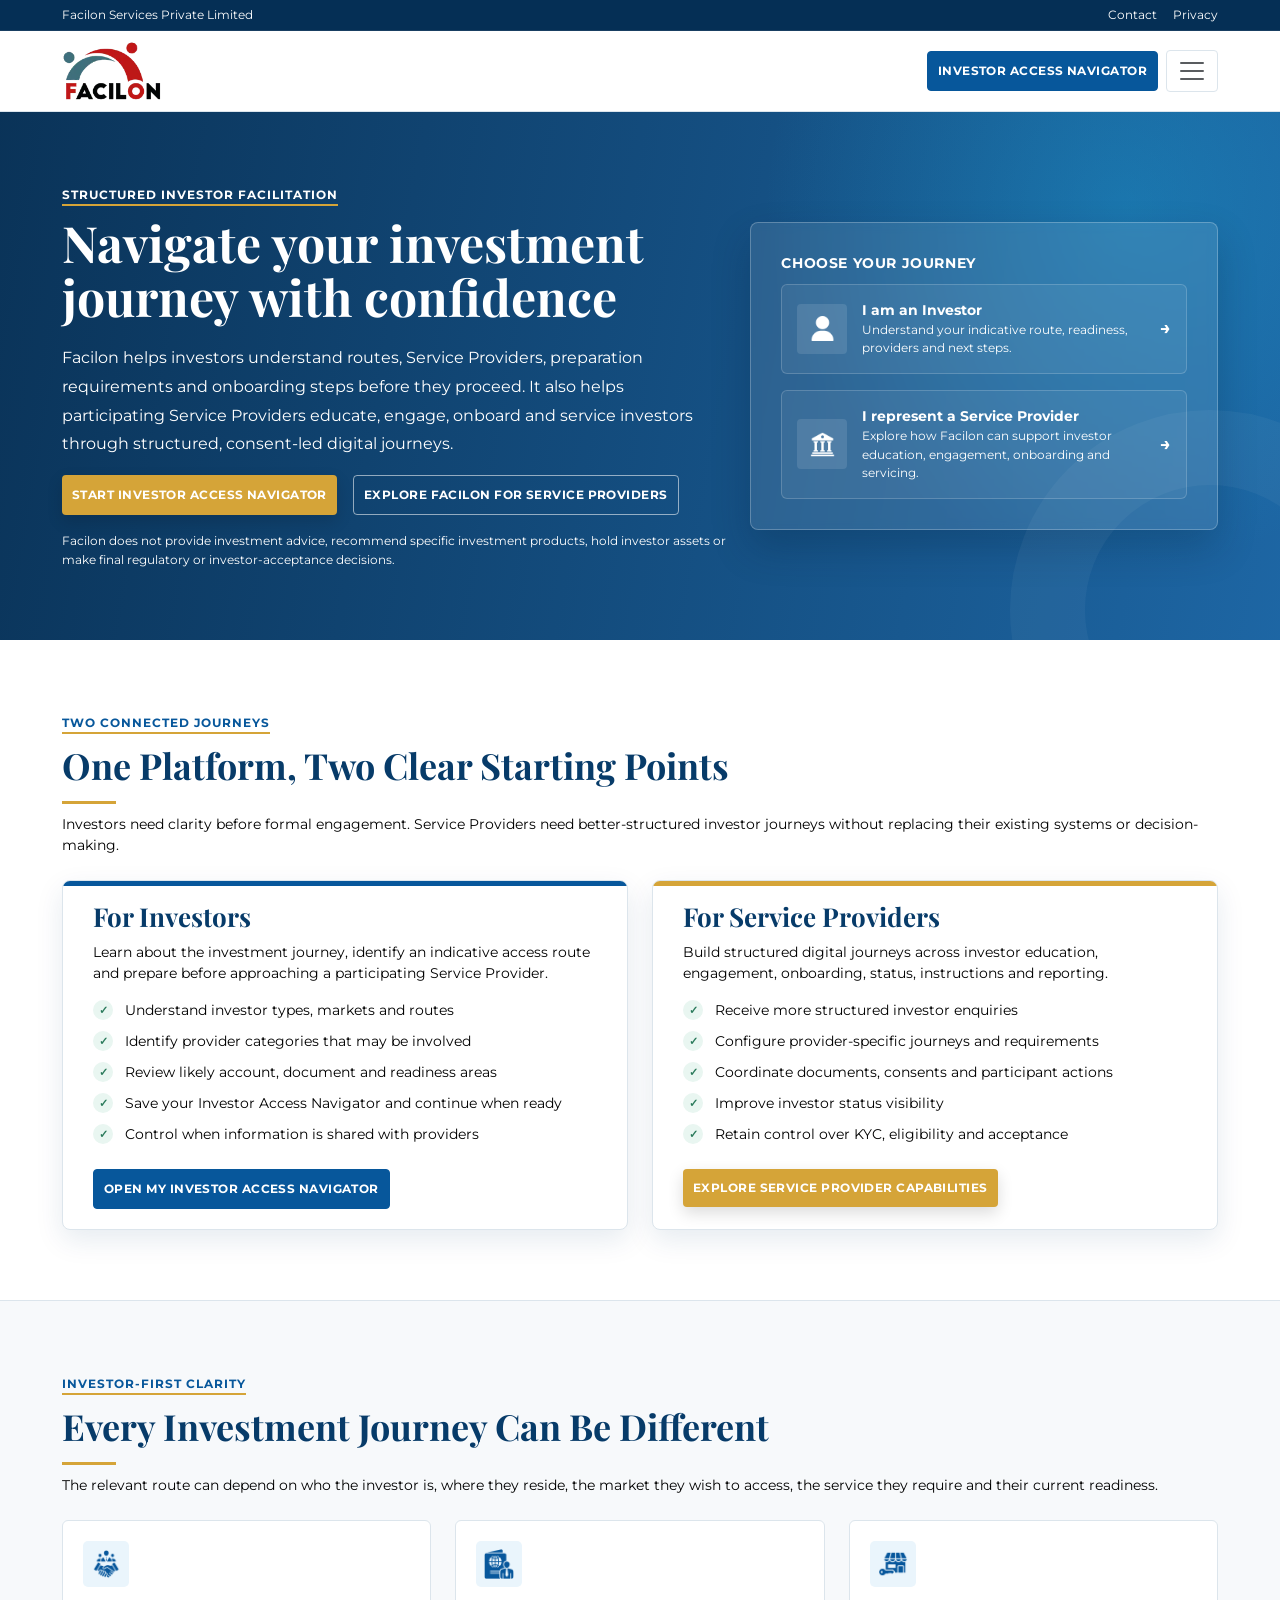
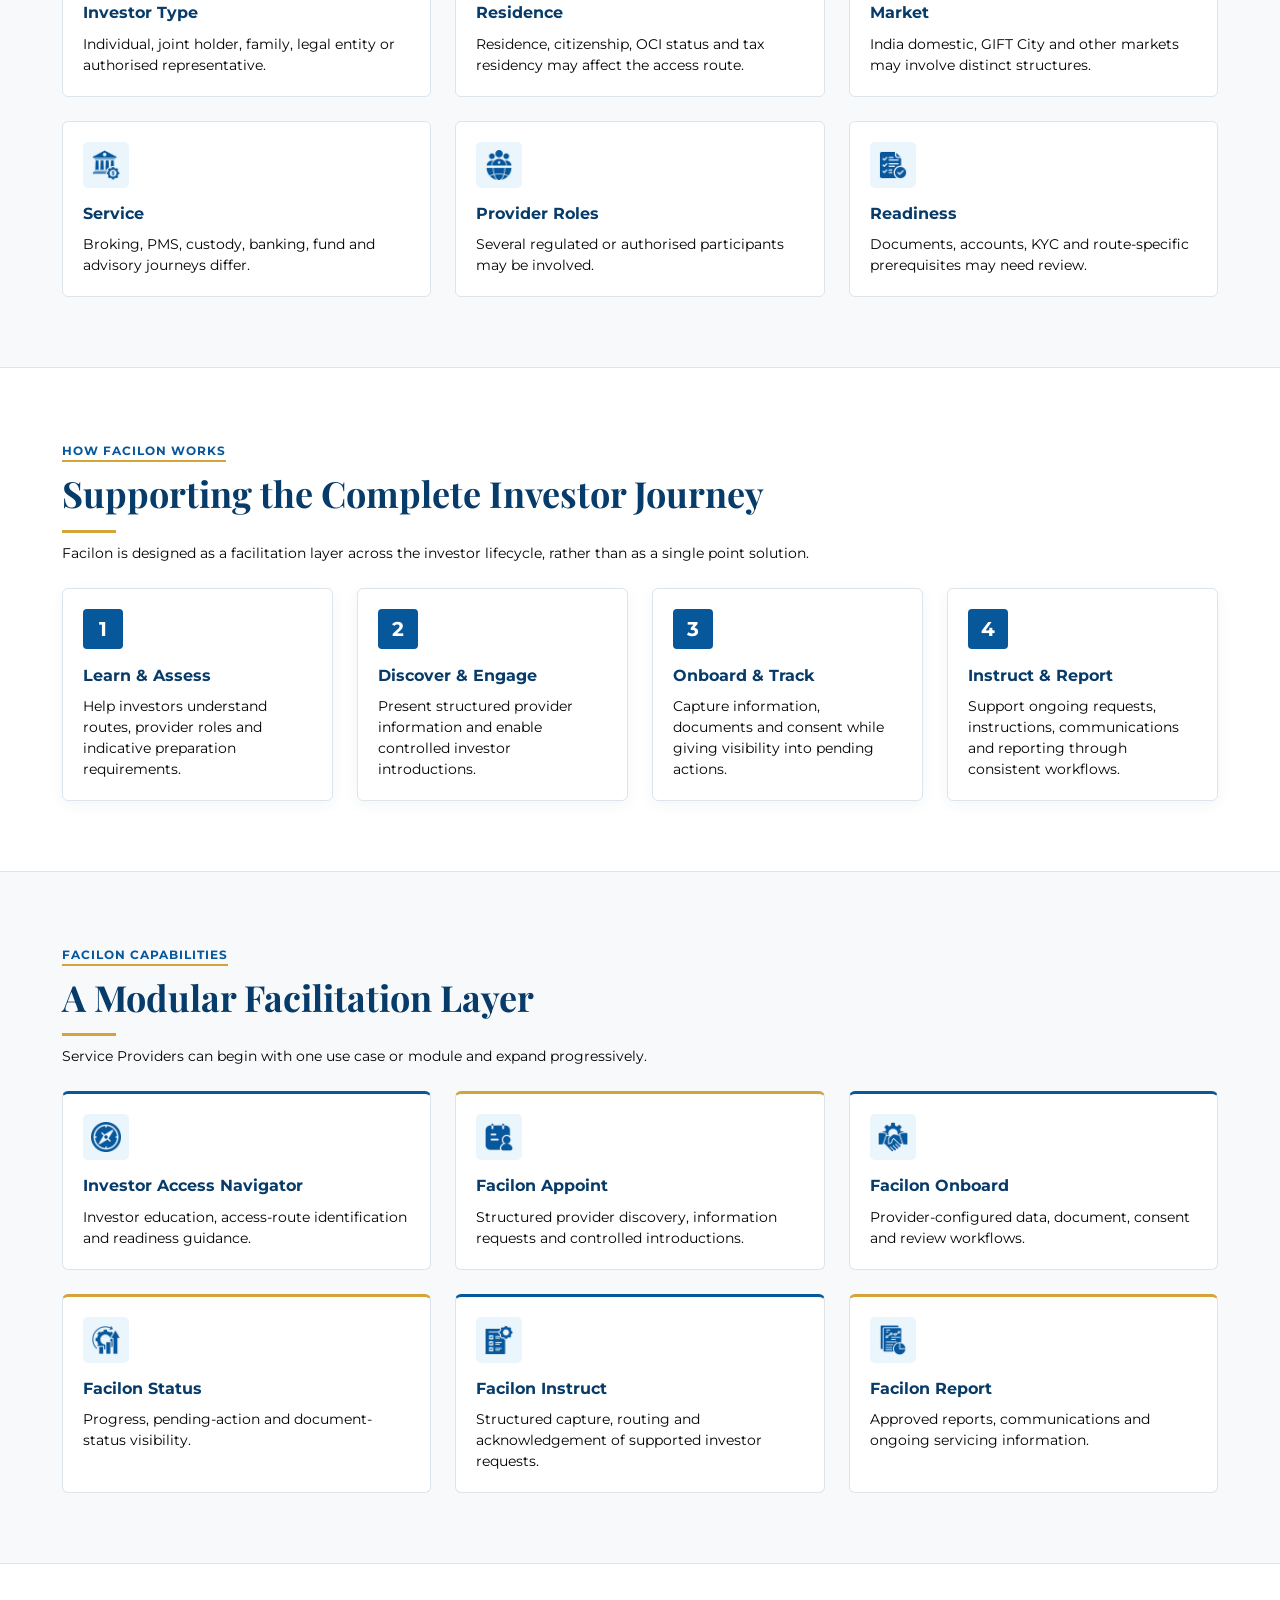
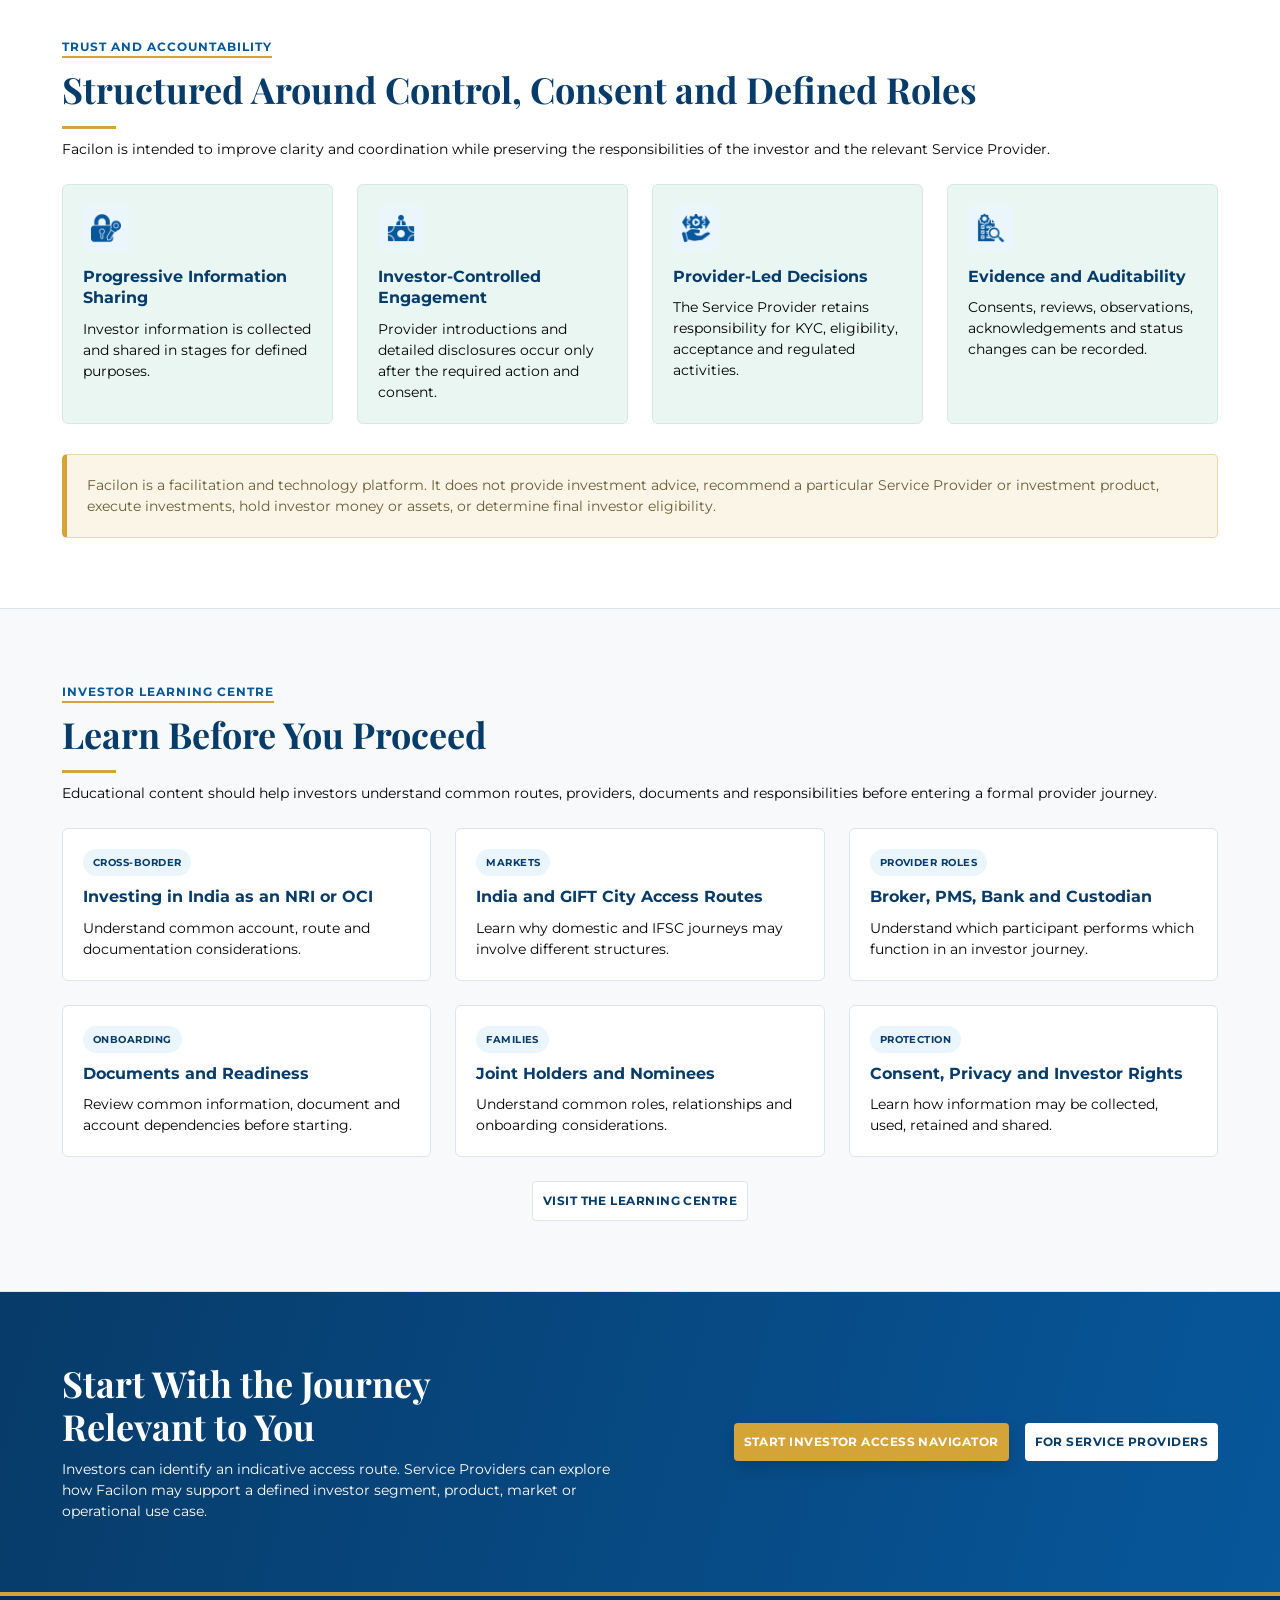
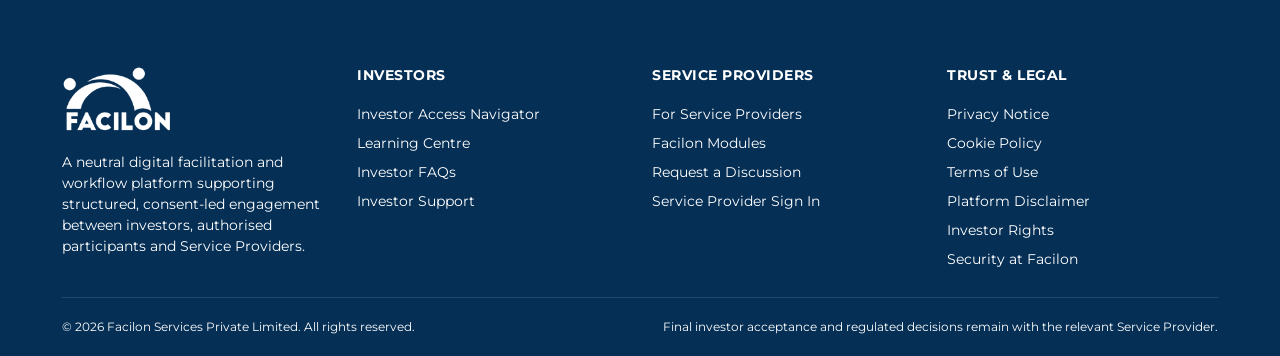
==== index.html @ dc4d9c80 "first commit" ====
<!DOCTYPE html>
<html lang="en">

<head>
  <meta charset="UTF-8" />
  <meta name="viewport" content="width=device-width, initial-scale=1.0" />
  <meta name="description"
    content="Facilon helps investors use the Investor Access Navigator to understand their investment access route and helps Service Providers educate, engage, onboard and service investors through structured, consent-led digital journeys." />
  <title>Facilon Services | Investor Access Navigator and Service Provider Facilitation</title>
  <link rel="icon" type="image/png" href="images/favicon.png">
  <link href="https://cdn.jsdelivr.net/npm/bootstrap@5.3.8/dist/css/bootstrap.min.css" rel="stylesheet">
  <link rel="stylesheet" href="fs-style.css">
</head>

<body>
    <div class="topbar">
        <div class="container topbar-inner d-flex justify-content-between align-items-center flex-wrap gap-3 py-1">
            <div>Facilon Services Private Limited</div>
            <div class="topbar-links d-flex flex-wrap gap-3">
                <a href="contact.html">Contact</a>
                <a href="#privacy">Privacy</a>
            </div>
        </div>
    </div>
    <header class="nav navbar">
        <div class="container d-flex align-items-center justify-content-between">
            <a class="navbar-brand" href="index.html">
              <img src="images/logo.webp" alt="Facilon">
            </a>
            <div class="nav-actions d-flex align-items-center gap-2">
              <!--<div class="dropdown d-none d-sm-inline-flex">-->
              <!--  <button class="btn btn-outline dropdown-toggle" type="button" data-bs-toggle="dropdown" aria-expanded="false">-->
              <!--    Sign In-->
              <!--  </button>-->
              <!--  <ul class="dropdown-menu dropdown-menu-end">-->
              <!--    <li>-->
              <!--      <a class="dropdown-item" href="investor-sign-in.html">Investor Sign In</a>-->
              <!--    </li>-->
              <!--    <li>-->
              <!--      <a class="dropdown-item" href="service-provider-sign-in.html">Service Provider Sign In</a>-->
              <!--    </li>-->
              <!--  </ul>-->
              <!--</div>-->
              <a class="btn btn-primary d-none d-sm-inline-flex" href="investor-access-navigator.html">
                Investor Access Navigator
              </a>
              <button class="navbar-toggler" type="button" data-bs-toggle="offcanvas" data-bs-target="#sidebarNav"
                aria-controls="sidebarNav" aria-label="Open menu">
                <span class="navbar-toggler-icon"></span>
              </button>
            </div>
        </div>
    </header>
    <!-- Sidebar navigation: same offcanvas menu on desktop and mobile -->
    <div class="offcanvas offcanvas-end sidebar-nav" tabindex="-1" id="sidebarNav" aria-labelledby="sidebarNavLabel">
        <div class="offcanvas-header">
          <a class="navbar-brand" href="index.html"><img src="images/logo.webp" alt="Facilon"></a>
          <button type="button" class="btn-close" data-bs-dismiss="offcanvas" aria-label="Close"></button>
        </div>
        <div class="offcanvas-body d-flex flex-column">
          <ul class="navbar-nav flex-grow-1" aria-label="Main navigation">
              <li class="nav-item"><a class="nav-link" href="./"><img src="images/icon/sb-img-0.webp" alt=""> Home</a></li>
            <li class="nav-item"><a class="nav-link" href="investor-access-navigator.html"><img src="images/icon/sb-img-1.webp" alt=""> Investor Access Navigator</a></li>
            <li class="nav-item"><a class="nav-link" href="for-service-providers.html"><img src="images/icon/sb-img-2.webp" alt=""> For Service Providers</a></li>
            <li class="nav-item"><a class="nav-link" href="how-facilon-works.html"><img src="images/icon/sb-img-3.webp" alt=""> How Facilon Works</a></li>
            <li class="nav-item"><a class="nav-link" href="learning-centre.html"><img src="images/icon/sb-img-4.webp" alt=""> Learning Centre</a></li>
            <li class="nav-item"><a class="nav-link" href="about-facilon.html"><img src="images/icon/sb-img-5.webp" alt=""> About Facilon</a></li>
            <li class="nav-item"><a class="nav-link" href="contact.html"><img src="images/icon/sb-img-6.webp" alt=""> Contact</a></li>
          </ul>
        </div>
    </div>

  <main id="top">
    <section class="hero">
      <div class="container">
        <div class="row align-items-center gy-5">
          <div class="col-lg-7 hero-copy">
            <div class="eyebrow">Structured investor facilitation</div>
            <h1>Navigate your investment journey with confidence</h1>
            <p>
              Facilon helps investors understand routes, Service Providers, preparation requirements
              and onboarding steps before they proceed. It also helps participating Service Providers
              educate, engage, onboard and service investors through structured, consent-led digital journeys.
            </p>

            <div class="hero-actions d-flex flex-wrap gap-3 mb-3">
              <a class="btn btn-gold" href="investor-access-navigator.html">Start Investor Access Navigator</a>
              <a class="btn btn-ghost-light" href="for-service-providers.html">
                Explore Facilon for Service Providers
              </a>
            </div>

            <div class="micro">
              Facilon does not provide investment advice, recommend specific investment products,
              hold investor assets or make final regulatory or investor-acceptance decisions.
            </div>
          </div>

          <div class="col-lg-5">
            <aside class="hero-panel">
              <div class="hero-panel-title">Choose your journey</div>

              <a class="audience-link mb-3" href="investor-access-navigator.html">
                <div class="audience-icon">
                  <img src="images/icon/user.webp" alt="">
                </div>
                <div>
                  <strong>I am an Investor</strong>
                  <span>Understand your indicative route, readiness, providers and next steps.</span>
                </div>
                <div class="audience-arrow">→</div>
              </a>

              <a class="audience-link mb-0" href="for-service-providers.html">
                <div class="audience-icon">
                    <img src="images/icon/hero-icon-2.webp" alt="">
                ️</div>
                <div>
                  <strong>I represent a Service Provider</strong>
                  <span>Explore how Facilon can support investor education, engagement, onboarding and servicing.</span>
                </div>
                <div class="audience-arrow">→</div>
              </a>
            </aside>
          </div>
        </div>
      </div>
    </section>

    <section>
      <div class="container">
        <div class="section-head mb-4">
          <div class="eyebrow" style="color:var(--blue);">Two connected journeys</div>
          <h2>One Platform, Two Clear Starting Points</h2>
          <p>
            Investors need clarity before formal engagement. Service Providers need better-structured
            investor journeys without replacing their existing systems or decision-making.
          </p>
        </div>

        <div class="row g-4">
          <div class="col-md-6">
            <article class="path-card h-100">
              <h2 style="font-size:26px;">For Investors</h2>
              <p>
                Learn about the investment journey, identify an indicative access route and prepare before
                approaching a participating Service Provider.
              </p>

              <ul class="path-points">
                <li>Understand investor types, markets and routes</li>
                <li>Identify provider categories that may be involved</li>
                <li>Review likely account, document and readiness areas</li>
                <li>Save your Investor Access Navigator and continue when ready</li>
                <li>Control when information is shared with providers</li>
              </ul>

              <a class="btn btn-primary" href="investor-access-navigator.html">Open My Investor Access Navigator</a>
            </article>
          </div>

          <div class="col-md-6">
            <article class="path-card provider h-100">
              <h2 style="font-size: 26px;">For Service Providers</h2>
              <p>
                Build structured digital journeys across investor education, engagement, onboarding,
                status, instructions and reporting.
              </p>

              <ul class="path-points">
                <li>Receive more structured investor enquiries</li>
                <li>Configure provider-specific journeys and requirements</li>
                <li>Coordinate documents, consents and participant actions</li>
                <li>Improve investor status visibility</li>
                <li>Retain control over KYC, eligibility and acceptance</li>
              </ul>

              <a class="btn btn-gold" href="for-service-providers.html">Explore Service Provider Capabilities</a>
            </article>
          </div>
        </div>
      </div>
    </section>

    <section class="section-alt">
      <div class="container">
        <div class="section-head mb-4">
          <div class="eyebrow" style="color:var(--blue);">Investor-first clarity</div>
          <h2>Every Investment Journey Can Be Different</h2>
          <p>
            The relevant route can depend on who the investor is, where they reside, the market
            they wish to access, the service they require and their current readiness.
          </p>
        </div>

        <div class="row g-4">
          <div class="col-md-4">
            <article class="factor-card">
              <div class="icon">
                  <img src="images/icon/investor-type-icon.webp" alt="">
              </div>
              <h3>Investor Type</h3>
              <p>Individual, joint holder, family, legal entity or authorised representative.</p>
            </article>
          </div>
          <div class="col-md-4">
            <article class="factor-card">
              <div class="icon">
                  <img src="images/icon/residence-icon.webp" alt="">
              </div>
              <h3>Residence</h3>
              <p>Residence, citizenship, OCI status and tax residency may affect the access route.</p>
            </article>
          </div>
          <div class="col-md-4">
            <article class="factor-card">
              <div class="icon">
                  <img src="images/icon/market-icon.webp" alt="">
              </div>
              <h3>Market</h3>
              <p>India domestic, GIFT City and other markets may involve distinct structures.</p>
            </article>
          </div>
          <div class="col-md-4">
            <article class="factor-card">
              <div class="icon">
                  <img src="images/icon/services-icon.webp" alt="">
              </div>
              <h3>Service</h3>
              <p>Broking, PMS, custody, banking, fund and advisory journeys differ.</p>
            </article>
          </div>
          <div class="col-md-4">
            <article class="factor-card">
              <div class="icon">
                  <img src="images/icon/leadership.webp" alt="">
              </div>
              <h3>Provider Roles</h3>
              <p>Several regulated or authorised participants may be involved.</p>
            </article>
          </div>
          <div class="col-md-4">
            <article class="factor-card">
              <div class="icon">
                  <img src="images/icon/checklist.webp" alt="">
              </div>
              <h3>Readiness</h3>
              <p>Documents, accounts, KYC and route-specific prerequisites may need review.</p>
            </article>
          </div>
        </div>
      </div>
    </section>

    <section id="how-it-works">
      <div class="container">
        <div class="section-head mb-4">
          <div class="eyebrow" style="color:var(--blue);">How Facilon works</div>
          <h2>Supporting the Complete Investor Journey</h2>
          <p>
            Facilon is designed as a facilitation layer across the investor lifecycle, rather than
            as a single point solution.
          </p>
        </div>

        <div class="row g-4 row-cols-1 row-cols-sm-2 row-cols-lg-4">
          <div class="col">
            <article class="journey-step">
              <div class="journey-num">1</div>
              <h3>Learn &amp; Assess</h3>
              <p>Help investors understand routes, provider roles and indicative preparation requirements.</p>
            </article>
          </div>

          <div class="col">
            <article class="journey-step">
              <div class="journey-num">2</div>
              <h3>Discover &amp; Engage</h3>
              <p>Present structured provider information and enable controlled investor introductions.</p>
            </article>
          </div>

          <div class="col">
            <article class="journey-step">
              <div class="journey-num">3</div>
              <h3>Onboard &amp; Track</h3>
              <p>Capture information, documents and consent while giving visibility into pending actions.</p>
            </article>
          </div>

          <div class="col">
            <article class="journey-step">
              <div class="journey-num">4</div>
              <h3>Instruct &amp; Report</h3>
              <p>Support ongoing requests, instructions, communications and reporting through consistent workflows.</p>
            </article>
          </div>
        </div>
      </div>
    </section>

    <section class="section-alt">
      <div class="container">
        <div class="section-head mb-4">
          <div class="eyebrow" style="color:var(--blue);">Facilon capabilities</div>
          <h2>A Modular Facilitation Layer</h2>
          <p>
            Service Providers can begin with one use case or module and expand progressively.
          </p>
        </div>

        <div class="row g-4 row-cols-1 row-cols-md-2 row-cols-lg-3">
          <div class="col">
            <article class="service-card h-100">
              <div class="icon">
                  <img src="images/icon/ff-1.webp" alt="">
              </div>
              <h3>Investor Access Navigator</h3>
              <p>Investor education, access-route identification and readiness guidance.</p>
            </article>
          </div>

          <div class="col">
            <article class="service-card gold-top h-100">
              <div class="icon">
                  <img src="images/icon/ff-2.webp" alt="">
              </div>
              <h3>Facilon Appoint</h3>
              <p>Structured provider discovery, information requests and controlled introductions.</p>
            </article>
          </div>

          <div class="col">
            <article class="service-card h-100">
              <div class="icon">
                  <img src="images/icon/ff-3.webp" alt="">
              </div>
              <h3>Facilon Onboard</h3>
              <p>Provider-configured data, document, consent and review workflows.</p>
            </article>
          </div>

          <div class="col">
            <article class="service-card gold-top h-100">
              <div class="icon">
                  <img src="images/icon/ff-4.webp" alt="">
              </div>
              <h3>Facilon Status</h3>
              <p>Progress, pending-action and document-status visibility.</p>
            </article>
          </div>

          <div class="col">
            <article class="service-card h-100">
              <div class="icon">
                  <img src="images/icon/ff-5.webp" alt="">
              </div>
              <h3>Facilon Instruct</h3>
              <p>Structured capture, routing and acknowledgement of supported investor requests.</p>
            </article>
          </div>

          <div class="col">
            <article class="service-card gold-top h-100">
              <div class="icon">
                  <img src="images/icon/ff-6.webp" alt="">
              </div>
              <h3>Facilon Report</h3>
              <p>Approved reports, communications and ongoing servicing information.</p>
            </article>
          </div>
        </div>
      </div>
    </section>

    <section>
      <div class="container">
        <div class="section-head mb-4">
          <div class="eyebrow" style="color:var(--blue);">Trust and accountability</div>
          <h2>Structured Around Control, Consent and Defined Roles</h2>
          <p>
            Facilon is intended to improve clarity and coordination while preserving the responsibilities
            of the investor and the relevant Service Provider.
          </p>
        </div>

        <div class="row g-4 row-cols-1 row-cols-sm-2 row-cols-lg-4">
          <div class="col">
            <article class="trust-card h-100">
              <div class="icon">
                  <img src="images/icon/ff-7.webp" alt="">
              </div>
              <h3>Progressive Information Sharing</h3>
              <p>Investor information is collected and shared in stages for defined purposes.</p>
            </article>
          </div>

          <div class="col">
            <article class="trust-card h-100">
              <div class="icon">
                  <img src="images/icon/ff-8.webp" alt="">
              </div>
              <h3>Investor-Controlled Engagement</h3>
              <p>Provider introductions and detailed disclosures occur only after the required action and consent.</p>
            </article>
          </div>

          <div class="col">
            <article class="trust-card h-100">
              <div class="icon">
                  <img src="images/icon/ff-9.webp" alt="">
              </div>
              <h3>Provider-Led Decisions</h3>
              <p>The Service Provider retains responsibility for KYC, eligibility, acceptance and regulated activities.</p>
            </article>
          </div>

          <div class="col">
            <article class="trust-card h-100">
              <div class="icon">
                  <img src="images/icon/ff-10.webp" alt="">
              </div>
              <h3>Evidence and Auditability</h3>
              <p>Consents, reviews, observations, acknowledgements and status changes can be recorded.</p>
            </article>
          </div>
        </div>

        <div class="disclaimer">
          Facilon is a facilitation and technology platform. It does not provide investment advice,
          recommend a particular Service Provider or investment product, execute investments, hold investor
          money or assets, or determine final investor eligibility.
        </div>
      </div>
    </section>

    <section id="learn" class="section-alt">
      <div class="container">
        <div class="section-head mb-4">
          <div class="eyebrow" style="color:var(--blue);">Investor Learning Centre</div>
          <h2>Learn Before You Proceed</h2>
          <p>
            Educational content should help investors understand common routes, providers, documents and
            responsibilities before entering a formal provider journey.
          </p>
        </div>

        <div class="row g-4 row-cols-1 row-cols-md-2 row-cols-lg-3">
          <div class="col">
            <article class="learning-card h-100">
              <span class="learning-tag">Cross-border</span>
              <h3>Investing in India as an NRI or OCI</h3>
              <p>Understand common account, route and documentation considerations.</p>
            </article>
          </div>

          <div class="col">
            <article class="learning-card h-100">
              <span class="learning-tag">Markets</span>
              <h3>India and GIFT City Access Routes</h3>
              <p>Learn why domestic and IFSC journeys may involve different structures.</p>
            </article>
          </div>

          <div class="col">
            <article class="learning-card h-100">
              <span class="learning-tag">Provider roles</span>
              <h3>Broker, PMS, Bank and Custodian</h3>
              <p>Understand which participant performs which function in an investor journey.</p>
            </article>
          </div>

          <div class="col">
            <article class="learning-card h-100">
              <span class="learning-tag">Onboarding</span>
              <h3>Documents and Readiness</h3>
              <p>Review common information, document and account dependencies before starting.</p>
            </article>
          </div>

          <div class="col">
            <article class="learning-card h-100">
              <span class="learning-tag">Families</span>
              <h3>Joint Holders and Nominees</h3>
              <p>Understand common roles, relationships and onboarding considerations.</p>
            </article>
          </div>

          <div class="col">
            <article class="learning-card h-100">
              <span class="learning-tag">Protection</span>
              <h3>Consent, Privacy and Investor Rights</h3>
              <p>Learn how information may be collected, used, retained and shared.</p>
            </article>
          </div>
        </div>

        <div class="text-center mt-4">
          <a class="btn btn-outline" href="learning-centre.html">Visit the Learning Centre</a>
        </div>
      </div>
    </section>

    <section class="band">
      <div class="container">
        <div class="row align-items-center gy-4">
          <div class="col-lg-6">
            <h2>Start With the Journey <br>Relevant to You</h2>
            <p>
              Investors can identify an indicative access route. Service Providers can explore how Facilon
              may support a defined investor segment, product, market or operational use case.
            </p>
          </div>

          <div class="col-lg-6">
            <div class="d-flex gap-3 justify-content-lg-end">
              <a class="btn btn-gold" href="investor-access-navigator.html">Start Investor Access Navigator</a>
              <a class="btn btn-light-solid" href="for-service-providers.html">
                For Service Providers
              </a>
            </div>
          </div>
        </div>
      </div>
    </section>
  </main>

  <footer class="footer" id="contact">
    <div class="container">
      <div class="row g-4 mb-4">
        <div class="col-lg-3 col-md-6">
          <div class="footer-brand-sec navbar-brand">
            <img src="images/logo.webp" alt="Facilon">
          </div>
          <p>
            A neutral digital facilitation and workflow platform supporting structured,
            consent-led engagement between investors, authorised participants and Service Providers.
          </p>
        </div>

        <div class="col-lg-3 col-md-4">
          <h3>Investors</h3>
          <div class="footer-links">
            <a href="investor-access-navigator.html">Investor Access Navigator</a>
            <a href="learning-centre.html">Learning Centre</a>
            <a href="#faq">Investor FAQs</a>
            <a href="#support">Investor Support</a>
          </div>
        </div>

        <div class="col-lg-3 col-md-4">
          <h3>Service Providers</h3>
          <div class="footer-links">
            <a href="for-service-providers.html">For Service Providers</a>
            <a href="#modules">Facilon Modules</a>
            <a href="#discussion">Request a Discussion</a>
            <a href="#signin">Service Provider Sign In</a>
          </div>
        </div>

        <div class="col-lg-3 col-md-4">
          <h3>Trust &amp; Legal</h3>
          <div class="footer-links">
            <a href="#privacy">Privacy Notice</a>
            <a href="#cookies">Cookie Policy</a>
            <a href="#terms">Terms of Use</a>
            <a href="#disclaimer">Platform Disclaimer</a>
            <a href="#rights">Investor Rights</a>
            <a href="#security">Security at Facilon</a>
          </div>
        </div>
      </div>

      <div class="footer-bottom d-flex justify-content-between flex-wrap gap-3">
        <div>© <span id="year"></span> Facilon Services Private Limited. All rights reserved.</div>
        <div>Final investor acceptance and regulated decisions remain with the relevant Service Provider.</div>
      </div>
    </div>
  </footer>

  <script src="https://cdn.jsdelivr.net/npm/bootstrap@5.3.8/dist/js/bootstrap.bundle.min.js"></script>
  <script>
    document.getElementById("year").textContent = new Date().getFullYear();
  </script>
</body>

</html>
---- fs-style.css ----
@import url('https://fonts.googleapis.com/css2?family=Montserrat:wght@400;500;600;700&family=Playfair+Display:wght@600;700&display=swap');

:root {
    --blue: #07579b;
    --blue-dark: #073b69;
    --blue-deep: #052f55;
    --cyan: #1ca6d9;
    --sky: #eaf5fc;
    --gold: #d5a438;
    --gold-soft: #fbf5e8;
    --green: #2a7a5b;
    --green-soft: #e9f6f1;
    --ink: #000000;
    --muted: #687783;
    --paper: #f7f9fb;
    --white: #ffffff;
    --border: #dce5ec;
    --shadow: 0 10px 28px rgba(7, 59, 105, .10);
    --shadow-hover: 0 16px 36px rgba(7, 59, 105, .16);
    --radius: 8px;

    /* Bootstrap theme overrides */
    --bs-font-sans-serif: 'Montserrat', Arial, Helvetica, sans-serif;
    --bs-body-font-family: var(--bs-font-sans-serif);
    --bs-body-color: var(--ink);
    --bs-body-bg: #ffffff;
    --bs-link-color: inherit;
    --bs-link-decoration: none;
    --bs-link-hover-color: inherit;
    --bs-border-color: var(--border);
    --bs-border-radius: var(--radius);
}

html {
    scroll-behavior: smooth;
}

img {
    display: block;
}

a {
    text-decoration: none;
    color: inherit;
}

/* Bootstrap's .container is used everywhere; cap its width to match the
   original 1180px brand max-width instead of Bootstrap's default 1320px. */
.container {
    max-width: 1180px;
}

/* ================= TOPBAR ================= */
.topbar {
    background: var(--blue-deep);
    color: #ffffff;
    font-size: 12px;
    border-bottom: 1px solid rgba(255, 255, 255, .08);
}

.topbar-inner {
    min-height: 30px;
}

/* ================= NAVBAR (Bootstrap navbar component) ================= */
.nav {
    position: sticky;
    top: 0;
    z-index: 100;
    background: var(--white);
    border-bottom: 1px solid var(--border);
    padding: 0;
}

.nav .navbar-brand {
    padding: 10px 0;
}

.navbar .dropdown-menu .dropdown-item {
    font-size: 14px;
}

.nav .navbar-brand img {
    width: 100px;
    height: auto;
}

.nav .nav-link {
    position: relative;
    color: var(--ink);
    font-size: 14px;
    font-weight: 600;
    line-height: 1.25;
    padding: 10px 0;
    margin: 0 10px;
    border-radius: var(--radius);
    white-space: nowrap;
    transition: background-color .15s ease, color .15s ease;
}

.nav .nav-link::after {
    content: "";
    position: absolute;
    left: 0.85rem;
    right: 0.85rem;
    bottom: 0.25rem;
    height: 2px;
    background: var(--gold);
    transform: scaleX(0);
    transform-origin: left;
    transition: transform .2s ease;
}

.nav .nav-link:hover {
    color: var(--blue-dark);
    background: var(--sky);
}

.nav .nav-link:hover::after {
    transform: scaleX(1);
}

.nav .nav-link:focus-visible {
    outline: 2px solid var(--cyan);
    outline-offset: 2px;
}

.nav .navbar-toggler {
    border-color: var(--border);
    color: var(--blue-dark);
    border-radius: 4px;
    padding: 5px 10px;
}

.nav .navbar-toggler:focus {
    box-shadow: 0 0 0 2px var(--cyan);
}

/* ================= SIDEBAR NAV (Bootstrap offcanvas) =================
   Always opened via the hamburger button, on desktop and on mobile —
   it is not tied to a breakpoint the way navbar-collapse is. */
.sidebar-nav {
    width: 300px;
    background: var(--white);
}

.sidebar-nav .offcanvas-header {
    border-bottom: 1px solid var(--blue-dark);
    padding: 20px;
}

.sidebar-nav .offcanvas-header .navbar-brand img {
    width: 100px;
    height: auto;
}

.sidebar-nav .offcanvas-body {
    padding: 0 0 20px;
}

.sidebar-nav .navbar-nav {
    width: 100%;
}

.sidebar-nav .nav-link {
    width: 100%;
    margin: 0;
    padding: 15px 20px;
    border-radius: 0;
    border-bottom: 1px solid var(--border);
    font-size: 16px;
    display: flex;
    align-items: center;
    gap: 10px;
}

.sidebar-nav .nav-link::after {
    display: none;
}

.sidebar-nav .nav-link img {
    width: 25px;
}

.sidebar-nav hr {
    border-color: var(--border);
    opacity: 1;
}

@media (max-width: 480px) {
    .sidebar-nav {
        width: 86vw;
    }
    
    .topbar {
        display: none;
    }
    
    .nav .navbar-brand img {
        width: 70px;
    }
}

/* ================= BUTTONS (Bootstrap .btn base, brand color modifiers) ================= */
.btn {
    display: inline-flex;
    align-items: center;
    justify-content: center;
    gap: 10px;
    border: none;
    border-radius: 4px;
    padding: 10px;
    font-size: 12px;
    font-weight: 700;
    text-transform: uppercase;
    letter-spacing: .45px;
    transition: .2s;
}

.btn-primary {
    background: var(--blue);
    border: 1px solid var(--blue);
    color: #ffffff;
}

.btn-primary:hover,
.btn-primary:active,
.btn-primary:focus {
    background: var(--blue-dark);
    border-color: var(--blue-dark);
    color: #fff;
    transform: translateY(-1px);
}

.btn-gold {
    background: var(--gold);
    border-color: var(--gold);
    color: #fff;
    box-shadow: 0 6px 16px rgba(0, 0, 0, .14);
}

.btn-gold:hover {
    background: #bd8a25;
    border-color: #bd8a25;
    color: #fff;
    transform: translateY(-1px);
}

.btn-outline {
    background: #fff;
    color: var(--blue-dark);
    border: 1px solid var(--border);
}

.btn-outline:hover {
    border-color: var(--blue);
    color: var(--blue);
}

.btn-ghost-light {
    background: transparent;
    color: #fff;
    border: 1px solid rgba(255, 255, 255, .55);
}

.btn-ghost-light:hover {
    background: rgba(255, 255, 255, .12);
    color: #fff;
}

.btn-light-solid {
    background: #fff;
    color: var(--blue-dark);
}

.btn-light-solid:hover {
    background: var(--sky);
    color: var(--blue-dark);
}

/* ================= HERO ================= */
.hero {
    position: relative;
    overflow: hidden;
    color: #fff;
    background:
        radial-gradient(circle at 88% 18%, rgba(28, 166, 217, .34), transparent 30%),
        linear-gradient(100deg, rgba(5, 47, 85, .98), rgba(7, 87, 155, .91));
}

.hero::after {
    content: '';
    position: absolute;
    right: -130px;
    bottom: -170px;
    width: 400px;
    height: 400px;
    border: 75px solid rgba(255, 255, 255, .045);
    border-radius: 50%;
}

.eyebrow {
    display: inline-block;
    font-size: 12px;
    letter-spacing: 1px;
    text-transform: uppercase;
    font-weight: 700;
    color: inherit;
    margin-bottom: 10px;
    padding-bottom: 0;
    border-bottom: 2px solid var(--gold);
}

h1,
h2,
h3 {
    margin-top: 0;
    font-weight: 700;
    color: var(--blue-dark);
}

h1 {
    font-family: 'Playfair Display', Georgia, serif;
    color: #fff;
    font-size: 50px;
    line-height: 1.08;
    margin-bottom: 20px;
    max-width: 830px;
}

h2 {
    font-family: 'Playfair Display', Georgia, serif;
    font-size: 36px;
    line-height: 1.2;
    margin-bottom: 10px;
}

h3 {
    font-size: 16px;
    line-height: 1.35;
    margin-bottom: 10px;
}

.hero-copy p {
    max-width: 760px;
    color: #ffffff;
    font-size: 16px;
    line-height: 1.8;
}

.micro {
    font-size: 12px;
    color: #ffffff;
    line-height: 1.6;
}

.hero-panel {
    background: rgba(255, 255, 255, .10);
    border: 1px solid rgba(255, 255, 255, .24);
    border-radius: 8px;
    padding: 30px;
    backdrop-filter: blur(5px);
    box-shadow: 0 18px 38px rgba(3, 31, 56, .24);
}

.hero-panel-title {
    color: #fff;
    font-weight: 700;
    font-size: 14px;
    text-transform: uppercase;
    letter-spacing: .6px;
    margin-bottom: 10px;
}

.audience-link {
    display: grid;
    grid-template-columns: 50px 1fr auto;
    gap: 15px;
    align-items: center;
    padding: 15px;
    border: 1px solid rgba(255, 255, 255, .18);
    background: rgba(255, 255, 255, .06);
    border-radius: 6px;
    transition: .2s;
}

.audience-link:hover {
    background: rgba(255, 255, 255, .12);
}

.audience-icon {
    width: 50px;
    height: 50px;
    display: flex;
    align-items: center;
    border-radius: 4px;
    background: rgba(255, 255, 255, .11);
    font-size: 22px;
    justify-content: center;
}

.audience-icon img {
    width: 25px;
    height: auto;
}

.audience-link strong {
    display: block;
    color: #fff;
    font-size: 14px;
}

.audience-link span {
    display: block;
    color: #ffffff;
    font-size: 12px;
    line-height: 1.55;
}

.audience-arrow {
    color: #ffffff;
    font-size: 18px;
    font-weight: 700;
}

/* ================= SECTIONS ================= */
section {
    padding: 70px 0;
}

.section-alt {
    background: var(--paper);
    border-top: 1px solid var(--border);
    border-bottom: 1px solid var(--border);
}

.section-head h2::after {
    content: '';
    display: block;
    width: 54px;
    height: 3px;
    background: var(--gold);
    margin-top: 14px;
}

.section-head p {
    margin: 0;
    color: var(--ink);
    font-size: 14px;
}

/* ================= PATH CARDS (two-column) ================= */
.path-card {
    position: relative;
    overflow: hidden;
    background: #fff;
    border: 1px solid var(--border);
    border-radius: 8px;
    box-shadow: var(--shadow);
    padding: 20px 30px;
}

.path-card::before {
    content: '';
    position: absolute;
    left: 0;
    top: 0;
    width: 100%;
    height: 5px;
    background: var(--blue);
}

.path-card.provider::before {
    background: var(--gold);
}

.path-card p {
    color: var(--ink);
    font-size: 14px;
}

.path-points {
    list-style: none;
    padding: 0;
    margin: 0 0 24px;
    display: grid;
    gap: 10px;
}

.path-points li {
    display: grid;
    grid-template-columns: 22px 1fr;
    gap: 10px;
    font-size: 14px;
    color: #000000;
}

.path-points li::before {
    content: '✓';
    width: 20px;
    height: 20px;
    border-radius: 50%;
    display: grid;
    place-items: center;
    background: var(--green-soft);
    color: var(--green);
    font-size: 11px;
    font-weight: 700;
}

/* ================= CARD GRIDS (factors, journey, services, trust, learning) ================= */
.factor-card,
.service-card,
.trust-card,
.learning-card {
    background: #fff;
    border: 1px solid var(--border);
    border-radius: 6px;
    padding: 20px;
    transition: .2s;
    height: 100%;
}

.factor-card:hover,
.service-card:hover,
.trust-card:hover,
.learning-card:hover {
    transform: translateY(-3px);
    box-shadow: var(--shadow-hover);
    border-color: #bdd7e7;
}

.icon {
    width: 46px;
    height: 46px;
    border-radius: 5px;
    display: grid;
    place-items: center;
    background: var(--sky);
    color: var(--blue);
    font-size: 21px;
    margin-bottom: 15px;
}

.icon img {
    width: 30px;
    height: auto;
}

.factor-card p,
.service-card p,
.trust-card p,
.learning-card p {
    color: var(--ink);
    margin: 0;
    font-size: 14px;
}

.journey-step {
    background: #fff;
    border: 1px solid var(--border);
    border-radius: 6px;
    padding: 20px;
    box-shadow: 0 4px 14px rgba(7, 59, 105, .05);
    height: 100%;
}

.journey-num {
    width: 40px;
    height: 40px;
    border-radius: 4px;
    background: var(--blue);
    color: #fff;
    display: grid;
    place-items: center;
    font-weight: 700;
    margin-bottom: 16px;
    font-size: 20px;
}

.journey-step p {
    margin: 0;
    font-size: 14px;
    color: var(--ink);
}

.service-card {
    border-top: 3px solid var(--blue);
}

.service-card.gold-top {
    border-top-color: var(--gold);
}

.trust-card {
    background: var(--green-soft);
    border-color: #d4ebe2;
}

.learning-tag {
    display: inline-block;
    background: var(--sky);
    color: var(--blue-dark);
    border-radius: 999px;
    padding: 6px 10px;
    font-size: 10px;
    font-weight: 700;
    margin-bottom: 10px;
    text-transform: uppercase;
    letter-spacing: .45px;
}

/* ================= CTA BAND ================= */
.band {
    background: linear-gradient(105deg, var(--blue-dark), var(--blue));
    color: #fff;
}

.band h2 {
    color: #fff;
    margin-bottom: 10px;
}

.band p {
    margin: 0;
    color: #ffffff;
    font-size: 14px;
}

/* ================= DISCLAIMER ================= */
.disclaimer {
    background: var(--gold-soft);
    border: 1px solid #e8d7a7;
    border-left: 5px solid var(--gold);
    border-radius: 5px;
    padding: 20px;
    font-size: 14px;
    color: #6a5b35;
    margin-top: 30px;
}

/* ================= FOOTER ================= */
.footer {
    background: var(--blue-deep);
    color: #c8d8e4;
    border-top: 4px solid var(--gold);
    padding: 70px 0 20px;
}

.footer-brand-sec img {
    filter: brightness(0) invert(1);
    margin-bottom: 20px;
    width: 110px;
}

.footer h3 {
    color: #fff;
    font-weight: 700;
    font-size: 14px;
    text-transform: uppercase;
    letter-spacing: .5px;
    margin-bottom: 20px;
}

.footer p,
.footer a {
    color: #ffffff;
    font-size: 14px;
}

.footer-links {
    display: grid;
    gap: 8px;
}

.footer-bottom {
    border-top: 1px solid rgba(255, 255, 255, .12);
    padding-top: 20px;
    font-size: 12px;
    color: #ffffff;
}

/* ================= RESPONSIVE ================= */
@media (max-width: 820px) {
    h1 {
        font-size: 40px;
    }
}

@media (prefers-reduced-motion: reduce) {
    * {
        transition-duration: 0.001ms !important;
        animation-duration: 0.001ms !important;
    }
}
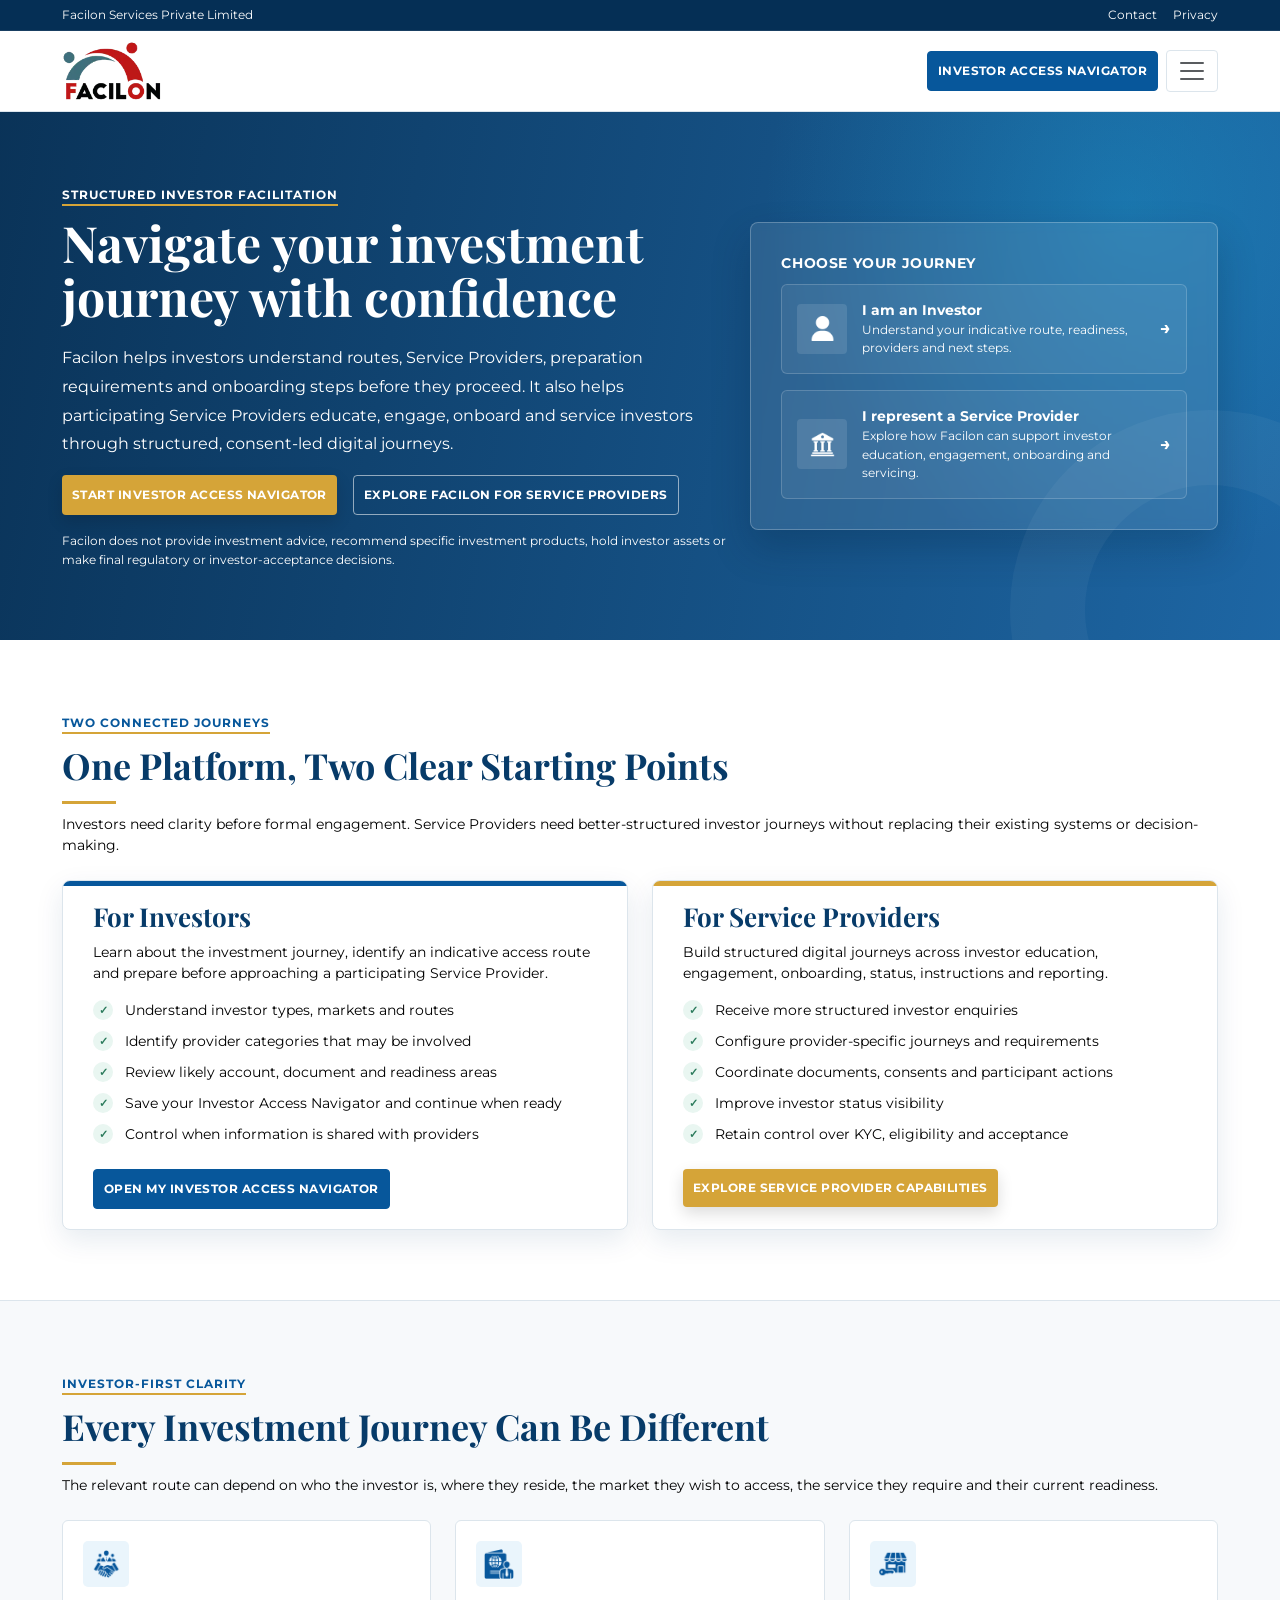
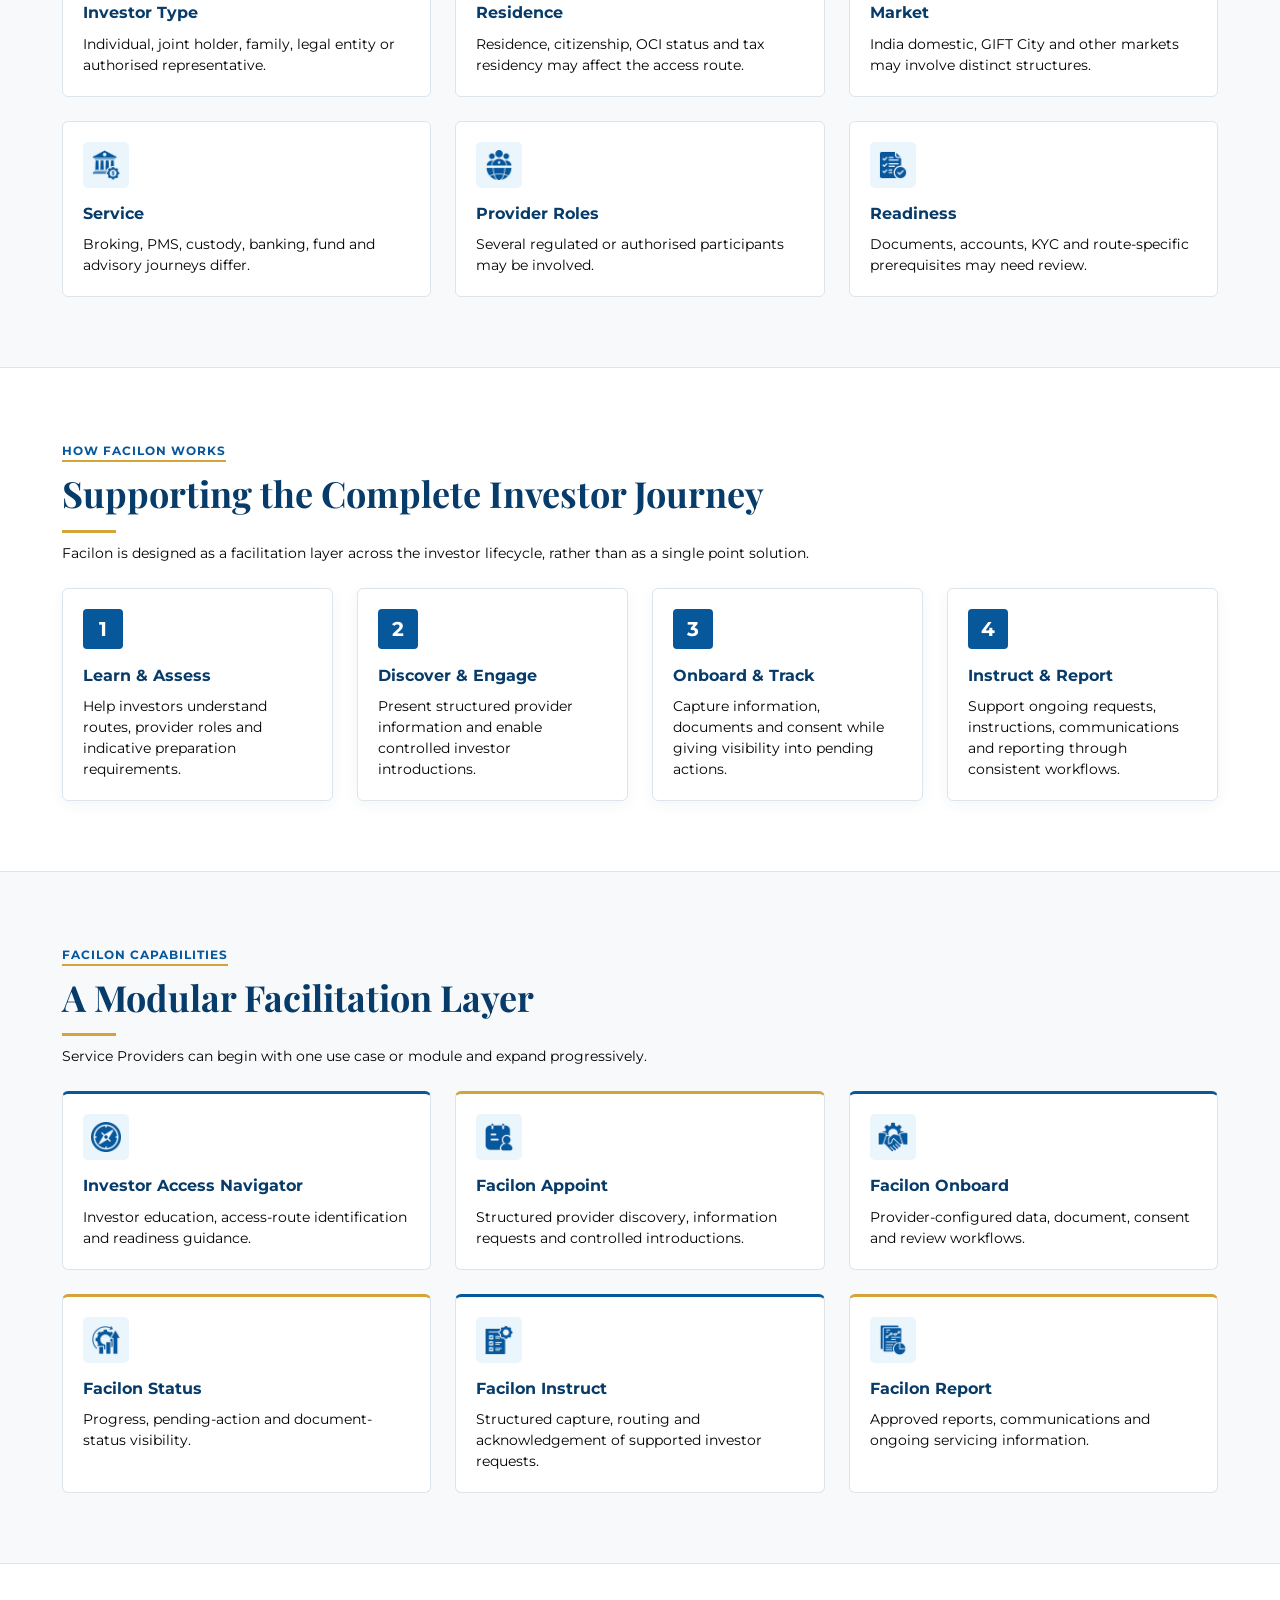
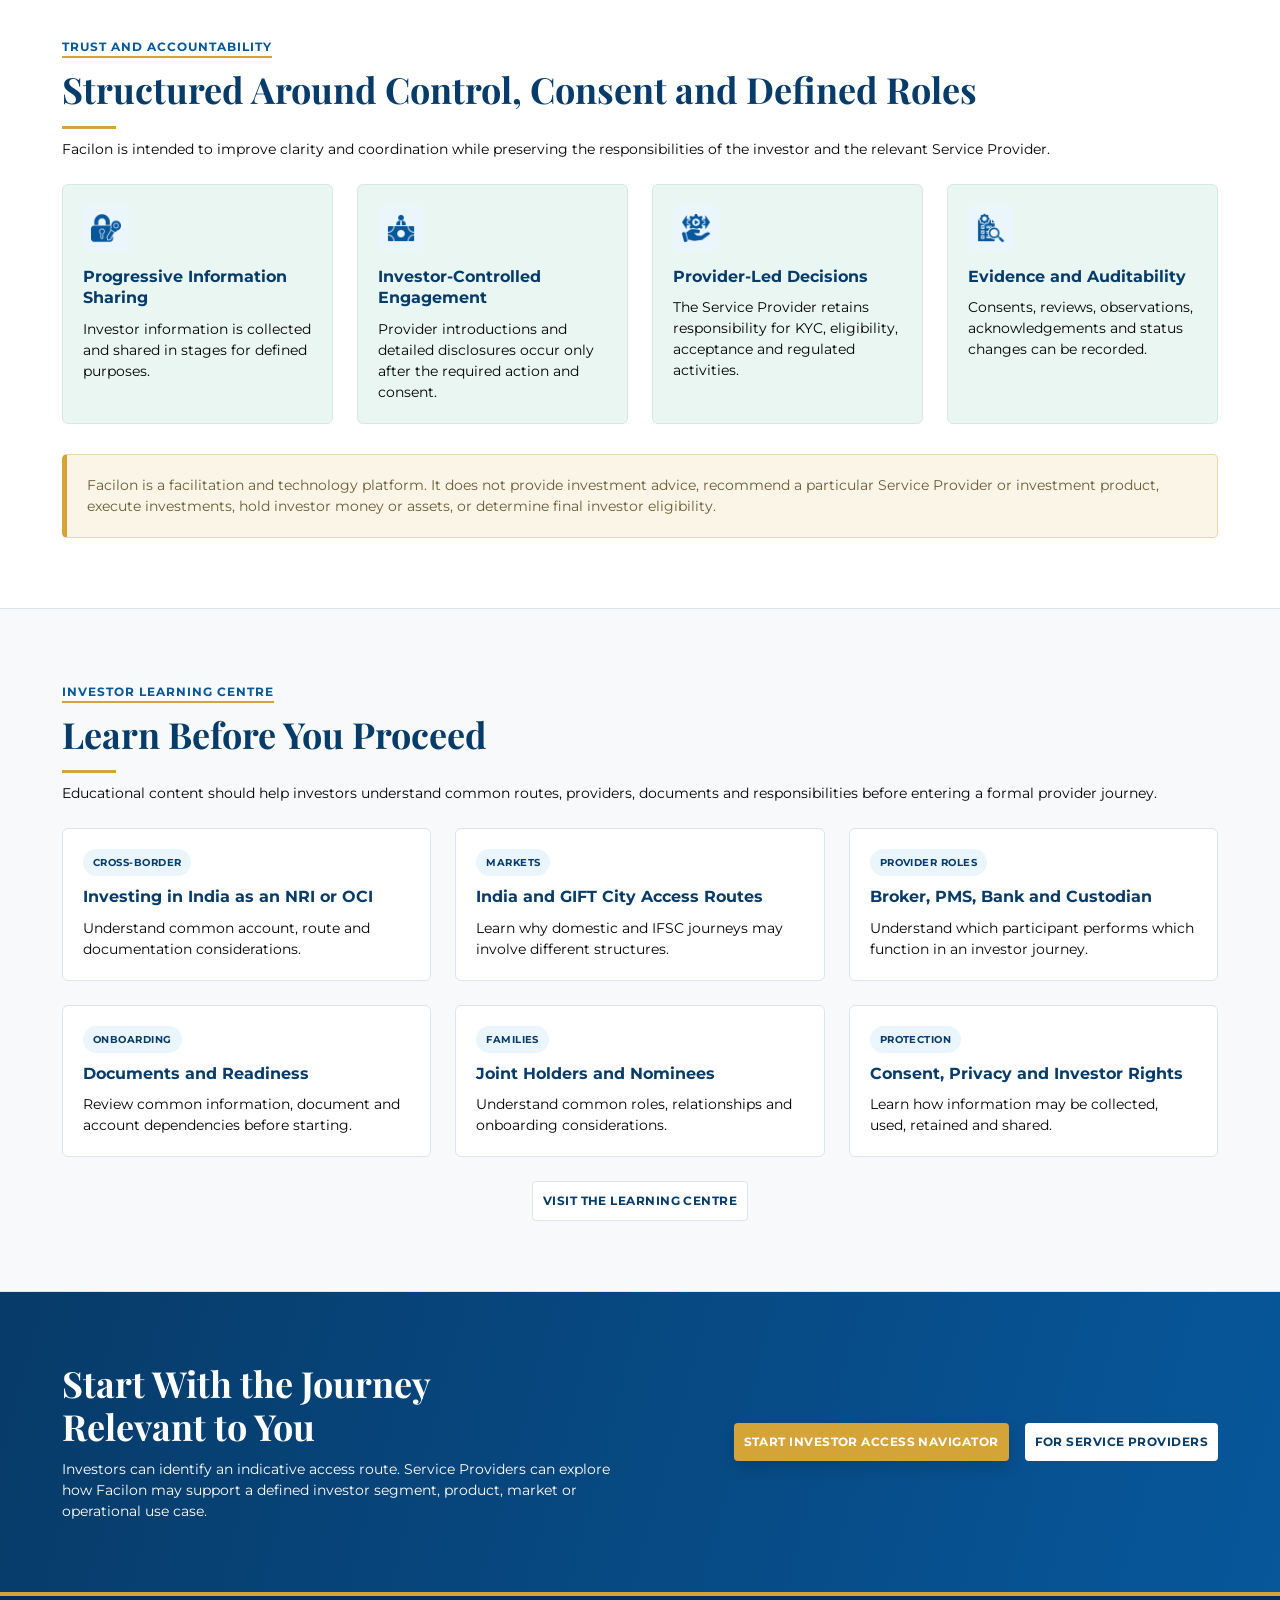
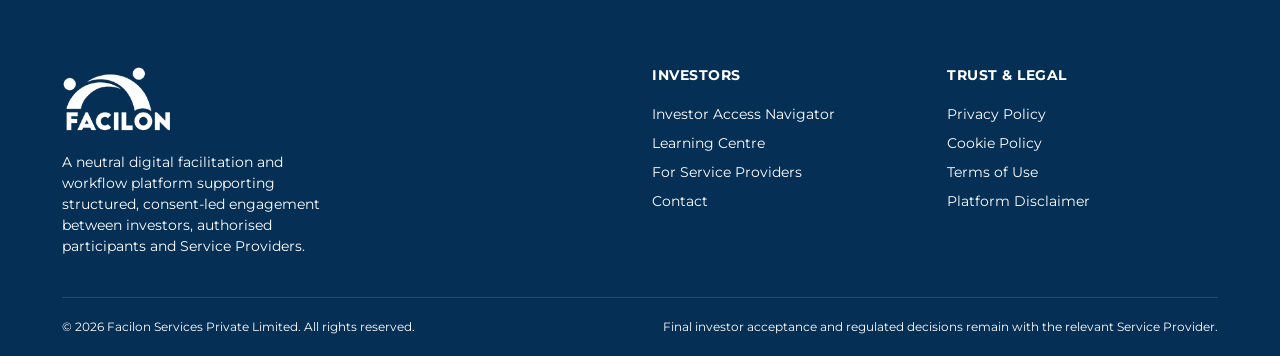
==== commit 86fd4437: "Html changes" ====
--- a/index.html
+++ b/index.html
@@ -18,7 +18,7 @@
             <div>Facilon Services Private Limited</div>
             <div class="topbar-links d-flex flex-wrap gap-3">
                 <a href="contact.html">Contact</a>
-                <a href="#privacy">Privacy</a>
+                <a href="privacy-policy.html">Privacy</a>
             </div>
         </div>
     </div>
@@ -537,36 +537,34 @@
             consent-led engagement between investors, authorised participants and Service Providers.
           </p>
         </div>
-
+        <div class="col-lg-3 col-md-4">
+          <!--<h3>Service Providers</h3>-->
+          <!--<div class="footer-links">-->
+          <!--  <a href="#modules">Facilon Modules</a>-->
+          <!--  <a href="#discussion">Request a Discussion</a>-->
+          <!--  <a href="#signin">Service Provider Sign In</a>-->
+          <!--</div>-->
+        </div>
+        
         <div class="col-lg-3 col-md-4">
           <h3>Investors</h3>
           <div class="footer-links">
             <a href="investor-access-navigator.html">Investor Access Navigator</a>
             <a href="learning-centre.html">Learning Centre</a>
-            <a href="#faq">Investor FAQs</a>
-            <a href="#support">Investor Support</a>
-          </div>
-        </div>
-
-        <div class="col-lg-3 col-md-4">
-          <h3>Service Providers</h3>
-          <div class="footer-links">
             <a href="for-service-providers.html">For Service Providers</a>
-            <a href="#modules">Facilon Modules</a>
-            <a href="#discussion">Request a Discussion</a>
-            <a href="#signin">Service Provider Sign In</a>
+            <a href="contact.html">Contact</a>
           </div>
         </div>
 
         <div class="col-lg-3 col-md-4">
           <h3>Trust &amp; Legal</h3>
           <div class="footer-links">
-            <a href="#privacy">Privacy Notice</a>
-            <a href="#cookies">Cookie Policy</a>
-            <a href="#terms">Terms of Use</a>
-            <a href="#disclaimer">Platform Disclaimer</a>
-            <a href="#rights">Investor Rights</a>
-            <a href="#security">Security at Facilon</a>
+            <a href="privacy-policy.html">Privacy Policy</a>
+            <a href="cookies-policy.html">Cookie Policy</a>
+            <a href="terms-of-use.html">Terms of Use</a>
+            <a href="disclaimer.html">Platform Disclaimer</a>
+            <!--<a href="#rights">Investor Rights</a>-->
+            <!--<a href="#security">Security at Facilon</a>-->
           </div>
         </div>
       </div>
